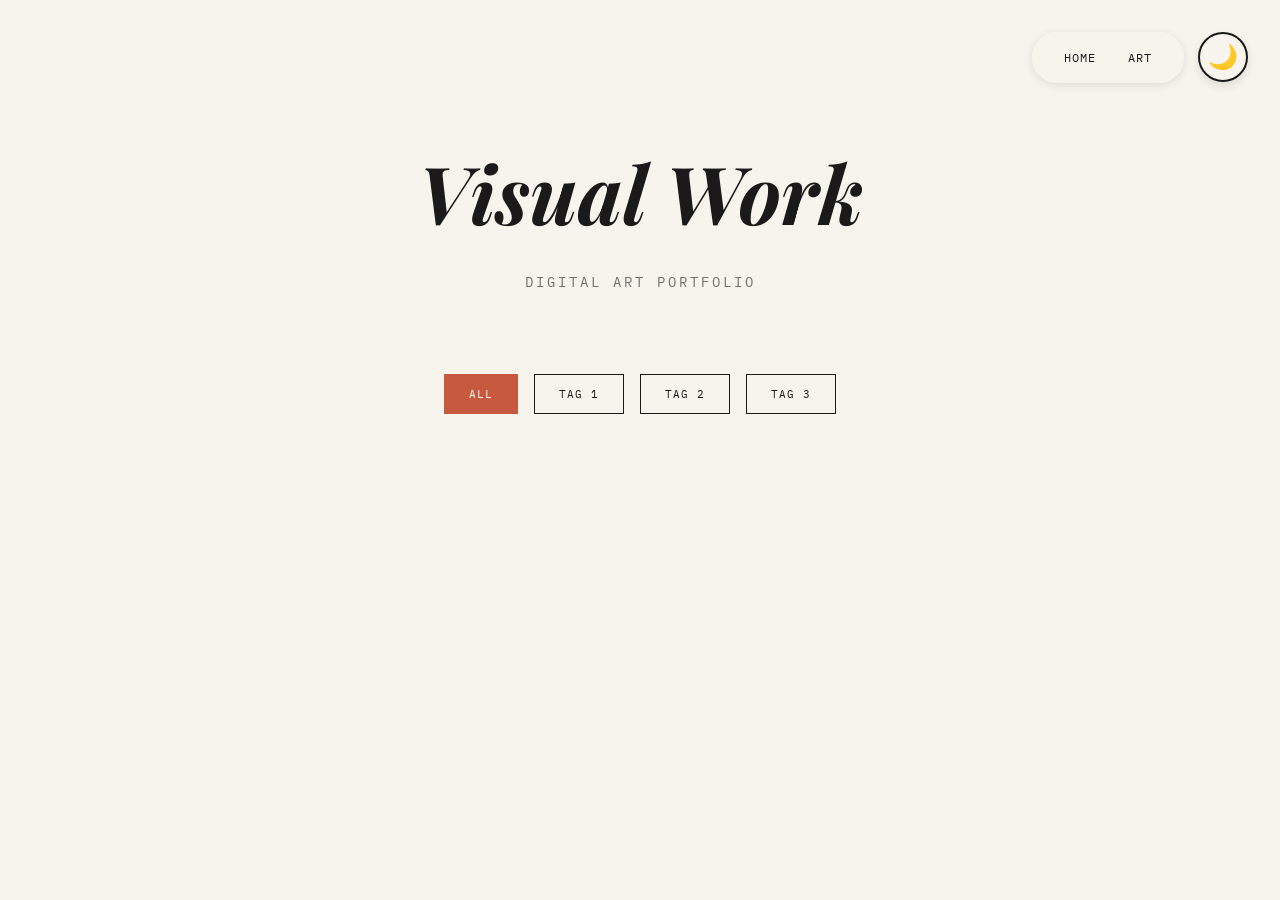
==== art.html @ b1c6ba4f "Added gallery page" ====
<!DOCTYPE html>
<html lang="en">
<head>
  <meta charset="UTF-8">
  <meta name="viewport" content="width=device-width, initial-scale=1.0">
  <title>Digital Artwork</title>
  
  <link href="https://fonts.googleapis.com/css2?family=Playfair+Display:ital,wght@0,400;0,700;1,400&family=DM+Sans:wght@400;500&family=IBM+Plex+Mono:wght@400;500&display=swap" rel="stylesheet">
  
  <style>
    * {
      margin: 0;
      padding: 0;
      box-sizing: border-box;
      transition: background-color 0.3s ease, color 0.3s ease;
    }

    :root {
      --ink: #1a1a1a;
      --paper: #f7f4ed;
      --cream: #ede8dc;
      --rust: #c75a3e;
    }

    body {
      font-family: 'DM Sans', sans-serif;
      background-color: var(--paper);
      color: var(--ink);
      line-height: 1.6;
    }

    body.dark {
      --ink: #f0f0f0;
      --paper: #0f0f0f;
      --cream: #1a1a1a;
    }

    .nav {
      position: fixed;
      top: 2rem;
      right: 6rem;
      z-index: 999;
      display: flex;
      gap: 2rem;
      background: rgba(247, 244, 237, 0.95);
      padding: 1rem 2rem;
      border-radius: 50px;
      box-shadow: 0 2px 10px rgba(0, 0, 0, 0.1);
    }

    body.dark .nav {
      background: rgba(15, 15, 15, 0.95);
    }

    .nav a {
      font-family: 'IBM Plex Mono', monospace;
      font-size: 0.75rem;
      letter-spacing: 1px;
      text-transform: uppercase;
      text-decoration: none;
      color: var(--ink);
      cursor: pointer;
    }

    .nav a:hover {
      color: var(--rust);
    }

    .dark-mode-toggle {
      position: fixed;
      top: 2rem;
      right: 2rem;
      z-index: 1000;
      width: 50px;
      height: 50px;
      border-radius: 50%;
      border: 2px solid var(--ink);
      background: var(--paper);
      font-size: 1.5rem;
      cursor: pointer;
      display: flex;
      align-items: center;
      justify-content: center;
      box-shadow: 0 4px 10px rgba(0, 0, 0, 0.1);
    }

    .art-header {
      text-align: center;
      padding: 8rem 2rem 3rem;
    }

    .art-header h1 {
      font-family: 'Playfair Display', serif;
      font-size: 3rem;
      font-style: italic;
      margin-bottom: 1rem;
    }

    .art-header p {
      font-family: 'IBM Plex Mono', monospace;
      font-size: 0.85rem;
      text-transform: uppercase;
      letter-spacing: 3px;
      opacity: 0.6;
    }

    .filter-container {
      display: flex;
      justify-content: center;
      gap: 1rem;
      padding: 2rem;
      flex-wrap: wrap;
    }

    .filter-btn {
      font-family: 'IBM Plex Mono', monospace;
      font-size: 0.7rem;
      text-transform: uppercase;
      letter-spacing: 1px;
      padding: 0.75rem 1.5rem;
      border: 1.5px solid var(--ink);
      background: transparent;
      color: var(--ink);
      cursor: pointer;
      transition: all 0.3s ease;
    }

    .filter-btn:hover {
      background: var(--rust);
      border-color: var(--rust);
      color: white;
      transform: translateY(-2px);
    }

    .filter-btn.active {
      background: var(--rust);
      border-color: var(--rust);
      color: white;
    }
    .gallery-container {
      max-width: 1400px;
      margin: 0 auto;
      padding: 0 2rem 4rem;
    }

    .gallery-grid {
      display: grid;
      grid-template-columns: 1fr;
      gap: 2rem;
    }

    .art-card {
      background: white;
      border-radius: 8px;
      overflow: hidden;
      box-shadow: 0 4px 20px rgba(0, 0, 0, 0.08);
      cursor: pointer;
      transition: all 0.3s ease;
      
      opacity: 1;
      transform: translateY(0);
    }

    .art-card.hidden {
      display: none;
    }

    @keyframes fadeIn {
      from {
        opacity: 0;
        transform: translateY(20px);
      }
      to {
        opacity: 1;
        transform: translateY(0);
      }
    }

    .art-card.fade-in {
      animation: fadeIn 0.5s ease-out;
    }

    body.dark .art-card {
      background: #1a1a1a;
    }

    .art-card:hover {
      transform: translateY(-8px);
      box-shadow: 0 12px 40px rgba(0, 0, 0, 0.15);
    }

    .art-card img {
      width: 100%;
      height: 300px;
      object-fit: cover;
      display: block;
      transition: transform 0.5s ease;
    }

    .art-card:hover img {
      transform: scale(1.05);
    }

    .art-info {
      padding: 1.5rem;
    }

    .art-info h3 {
      font-family: 'IBM Plex Mono', monospace;
      font-size: 0.9rem;
      font-weight: 600;
      margin-bottom: 0.5rem;
      letter-spacing: 1px;
    }

    .art-info p {
      font-size: 0.85rem;
      line-height: 1.6;
      opacity: 0.8;
      margin-bottom: 0.75rem;
    }

    .art-category {
      display: inline-block;
      font-family: 'IBM Plex Mono', monospace;
      font-size: 0.65rem;
      text-transform: uppercase;
      letter-spacing: 1px;
      padding: 0.3rem 0.8rem;
      background: var(--cream);
      color: var(--ink);
      border-radius: 3px;
    }

    @media (min-width: 768px) {
      .gallery-grid {
        grid-template-columns: repeat(2, 1fr);
      }
      
      .art-header h1 {
        font-size: 4rem;
      }
    }

    @media (min-width: 1024px) {
      .gallery-grid {
        grid-template-columns: repeat(3, 1fr);
      }
      
      .art-header h1 {
        font-size: 5rem;
      }
    }

  </style>
</head>
<body>
  <nav class="nav">
    <a href="index.html">Home</a>
    <a class="active">Art</a>
  </nav>

  <button class="dark-mode-toggle" id="darkModeToggle">
    🌙
  </button>

  <header class="art-header">
    <h1>Visual Work</h1>
    <p>Digital Art Portfolio</p>
  </header>

  <div class="filter-container">
    <button class="filter-btn active" data-filter="all">All</button>
    <button class="filter-btn" data-filter="tag 1">Tag 1</button>
    <button class="filter-btn" data-filter="tag 2">Tag 2</button>
    <button class="filter-btn" data-filter="tag 3">Tag 3</button>
  </div>

  <div class="gallery-container">
    <div class="gallery-grid" id="galleryGrid">
    </div>
  </div>

  <script src="artData.js"></script>

  <script>
    const toggleButton = document.getElementById('darkModeToggle');
    const body = document.body;
    
    const savedDarkMode = localStorage.getItem('darkMode');
    if (savedDarkMode === 'enabled') {
      body.classList.add('dark');
      toggleButton.textContent = '☀️';
    }
    
    toggleButton.addEventListener('click', function() {
      body.classList.toggle('dark');
      const isDarkMode = body.classList.contains('dark');
      toggleButton.textContent = isDarkMode ? '☀️' : '🌙';
      localStorage.setItem('darkMode', isDarkMode ? 'enabled' : 'disabled');
    });

    const galleryGrid = document.getElementById('galleryGrid');
    
    function renderGallery(artworksToShow) {
      galleryGrid.innerHTML = '';
      
      artworksToShow.forEach((artwork, index) => {
        const card = document.createElement('div');
        card.className = 'art-card fade-in';
        card.dataset.category = artwork.category;
        
        card.style.animationDelay = `${index * 0.1}s`;
        
        card.innerHTML = `
          <img src="${artwork.imageUrl}" alt="${artwork.title}">
          <div class="art-info">
            <h3>${artwork.title}</h3>
            <p>${artwork.description}</p>
            <span class="art-category">${artwork.category}</span>
          </div>
        `;
        
        galleryGrid.appendChild(card);
      });
    }
    
    renderGallery(artworks);

    const filterButtons = document.querySelectorAll('.filter-btn');
    
    filterButtons.forEach(button => {
      button.addEventListener('click', function() {
        const filterValue = this.dataset.filter;
        
        filterButtons.forEach(btn => btn.classList.remove('active'));
        this.classList.add('active');
        
        let filteredArtworks;
        if (filterValue === 'all') {
          filteredArtworks = artworks;
        } else {
          filteredArtworks = artworks.filter(art => art.category === filterValue);
        }
        
        renderGallery(filteredArtworks);
        
        console.log(`Showing ${filteredArtworks.length} artworks in category: ${filterValue}`);
      });
    });

  </script>

</body>
</html>
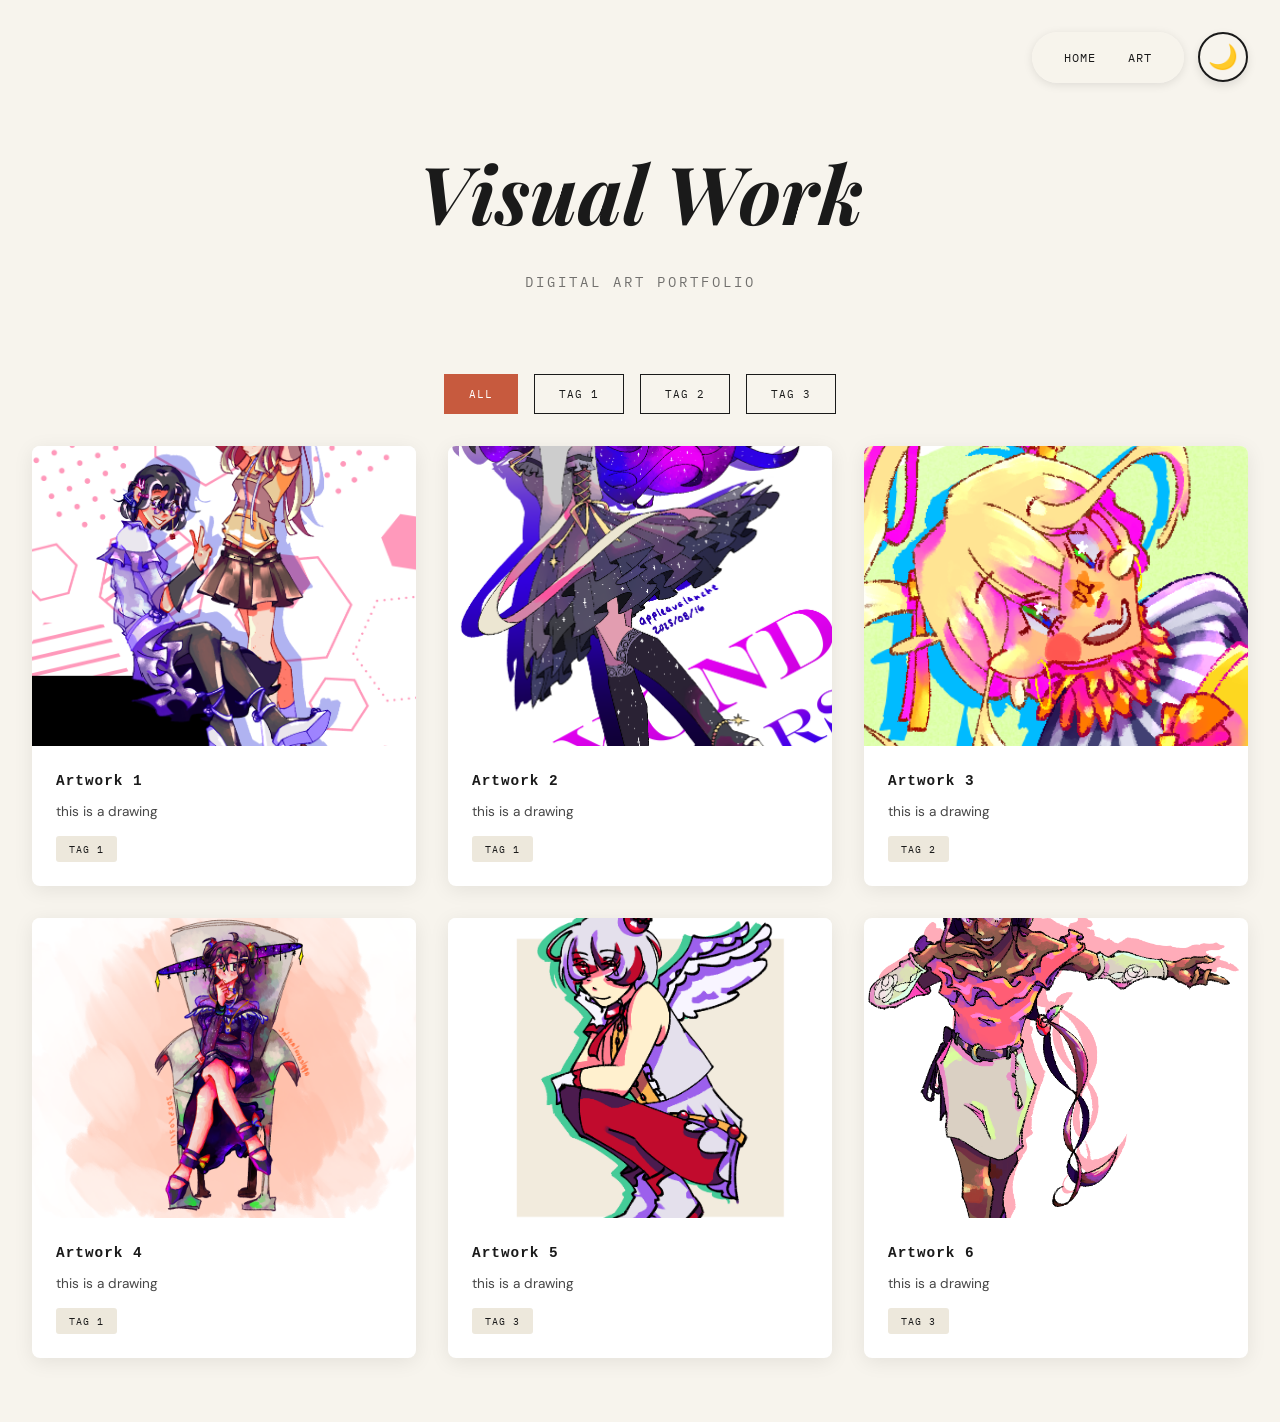
==== commit 364a5dbe: "Added images, fixed images not showing bug" ====
--- a/art.html
+++ b/art.html
@@ -281,7 +281,7 @@
     </div>
   </div>
 
-  <script src="artData.js"></script>
+  <script src="data/artData.js"></script>
 
   <script>
     const toggleButton = document.getElementById('darkModeToggle');
